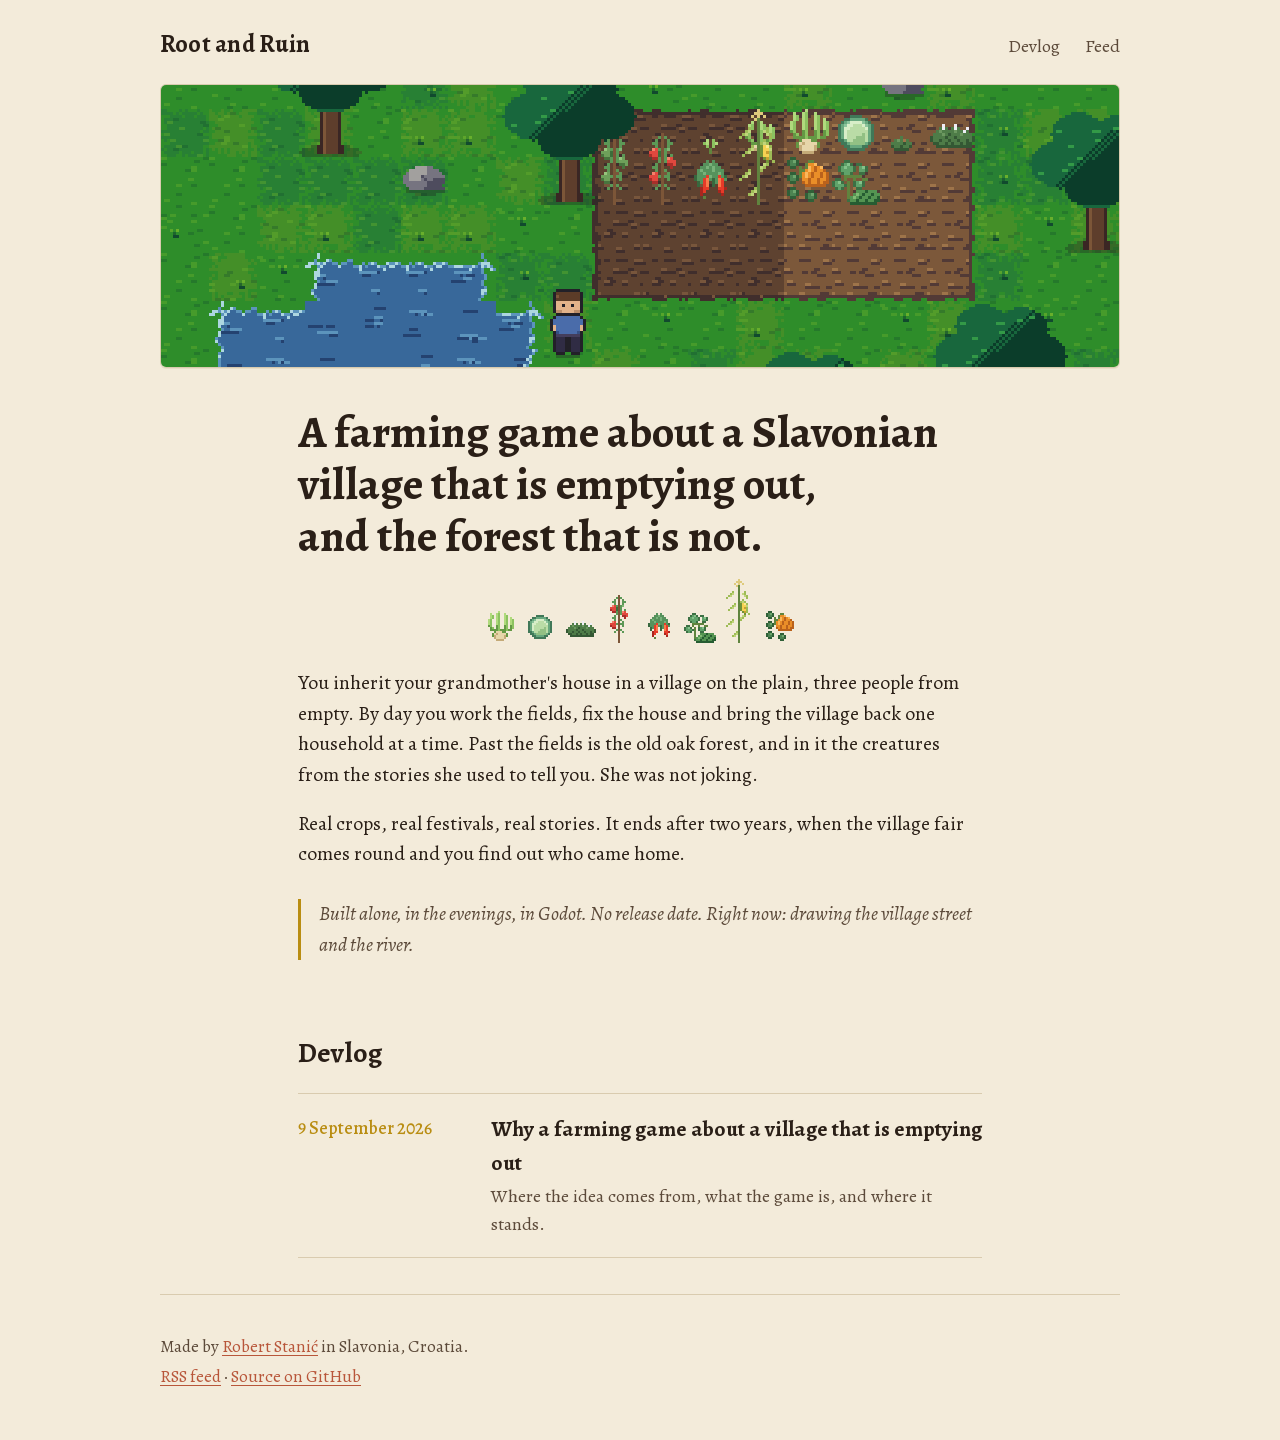
==== index.html @ b6b10d2e "Build the devlog site with the first post" ====
<!DOCTYPE html>
<html lang="en">
<head>
<meta charset="utf-8">
<meta name="viewport" content="width=device-width, initial-scale=1">
<title>Root and Ruin</title>
<meta name="description" content="A farming game about a Slavonian village that is emptying out, and the forest that is not.">
<link rel="canonical" href="https://rootandruin.net/">
<meta property="og:type" content="website">
<meta property="og:url" content="https://rootandruin.net/">
<meta property="og:title" content="Root and Ruin">
<meta property="og:description" content="A farming game about a Slavonian village that is emptying out, and the forest that is not.">
<meta property="og:image" content="https://rootandruin.net/assets/img/og-image.png">
<meta name="twitter:card" content="summary_large_image">
<meta name="theme-color" content="#f3ebda">
<link rel="icon" href="favicon-32.png" sizes="32x32">
<link rel="icon" href="favicon-16.png" sizes="16x16">
<link rel="apple-touch-icon" href="assets/apple-touch-icon.png">
<link rel="alternate" type="application/rss+xml" title="Root and Ruin devlog" href="https://rootandruin.net/feed.xml">
<link rel="stylesheet" href="assets/css/style.css">
</head>
<body>
<a class="skip" href="#main">Skip to content</a>
<header class="top">
  <a class="home" href="">Root and Ruin</a>
  <nav><a href="#devlog">Devlog</a><a href="feed.xml">Feed</a></nav>
</header>
<main id="main">
<section class="hero">
  <img class="scene" src="assets/img/hero.png" alt="A pixel-art farm: a tilled plot with onions, cabbages, tomatoes, peppers and corn, a pond, oaks, and the farmer standing between them." width="320" height="94">
  <h1>A farming game about a Slavonian village that is emptying out, and the forest that is not.</h1>
  <img class="crops" src="assets/img/crops.png" alt="" width="160" height="32">
</section>
<section class="pitch">
<p>You inherit your grandmother&#x27;s house in a village on the plain, three people from empty. By day you work the fields, fix the house and bring the village back one household at a time. Past the fields is the old oak forest, and in it the creatures from the stories she used to tell you. She was not joking.</p>
<p>Real crops, real festivals, real stories. It ends after two years, when the village fair comes round and you find out who came home.</p>
  <p class="status">Built alone, in the evenings, in Godot. No release date. Right now: drawing the village street and the river.</p>
</section>
<section class="devlog" id="devlog">
  <h2>Devlog</h2>
  <ul class="posts">
<li><time datetime="2026-09-09">9 September 2026</time><div><a href="devlog/why-this-game/">Why a farming game about a village that is emptying out</a><p>Where the idea comes from, what the game is, and where it stands.</p></div></li>
  </ul>
</section>
</main>
<footer class="foot">
  <p>Made by <a href="https://robertstanic.com">Robert Stanić</a> in Slavonia, Croatia.</p>
  <p><a href="feed.xml">RSS feed</a> · <a href="https://github.com/Rostanic20/FarmGame">Source on GitHub</a></p>
</footer>
</body>
</html>
---- assets/css/style.css ----
@font-face {
  font-family: "Alegreya";
  font-style: normal;
  font-weight: 400 700;
  font-display: swap;
  src: url("../fonts/alegreya-latin.woff2") format("woff2");
  unicode-range: U+0000-00FF, U+0131, U+0152-0153, U+02BB-02BC, U+02C6, U+02DA, U+02DC, U+0304, U+0308, U+0329, U+2000-206F, U+20AC, U+2122, U+2191, U+2193, U+2212, U+2215, U+FEFF, U+FFFD;
}
@font-face {
  font-family: "Alegreya";
  font-style: normal;
  font-weight: 400 700;
  font-display: swap;
  src: url("../fonts/alegreya-latin-ext.woff2") format("woff2");
  unicode-range: U+0100-02BA, U+02BD-02C5, U+02C7-02CC, U+02CE-02D7, U+02DD-02FF, U+0304, U+0308, U+0329, U+1D00-1DBF, U+1E00-1E9F, U+1EF2-1EFF, U+2020, U+20A0-20AB, U+20AD-20C0, U+2113, U+2C60-2C7F, U+A720-A7FF;
}
@font-face {
  font-family: "Alegreya";
  font-style: italic;
  font-weight: 400;
  font-display: swap;
  src: url("../fonts/alegreya-italic-latin.woff2") format("woff2");
  unicode-range: U+0000-00FF, U+0131, U+0152-0153, U+02BB-02BC, U+02C6, U+02DA, U+02DC, U+0304, U+0308, U+0329, U+2000-206F, U+20AC, U+2122, U+2191, U+2193, U+2212, U+2215, U+FEFF, U+FFFD;
}
@font-face {
  font-family: "Alegreya";
  font-style: italic;
  font-weight: 400;
  font-display: swap;
  src: url("../fonts/alegreya-italic-latin-ext.woff2") format("woff2");
  unicode-range: U+0100-02BA, U+02BD-02C5, U+02C7-02CC, U+02CE-02D7, U+02DD-02FF, U+0304, U+0308, U+0329, U+1D00-1DBF, U+1E00-1E9F, U+1EF2-1EFF, U+2020, U+20A0-20AB, U+20AD-20C0, U+2113, U+2C60-2C7F, U+A720-A7FF;
}

:root {
  --vapno: #f3ebda;
  --vapno-deep: #e9dfc8;
  --sjena: #d9cbaf;
  --crnica: #2a1f17;
  --zemlja: #5c4a3a;
  --crijep: #b8563a;
  --crijep-deep: #944130;
  --zlatovez: #b98d12;
  --livada: #4f8a34;
  --measure: 38rem;
  --scene: 960px;
}

* { box-sizing: border-box; }

html {
  background: var(--vapno);
  color: var(--crnica);
  font-family: "Alegreya", Georgia, "Times New Roman", serif;
  font-size: 112.5%;
  line-height: 1.55;
  -webkit-text-size-adjust: 100%;
}

body {
  margin: 0;
  min-height: 100vh;
  display: flex;
  flex-direction: column;
  padding: 0 1.25rem;
}

a {
  color: var(--crijep);
  text-decoration: underline;
  text-decoration-thickness: 1px;
  text-underline-offset: 0.16em;
}
a:hover { color: var(--crijep-deep); }
a:focus-visible {
  outline: 3px solid var(--zlatovez);
  outline-offset: 3px;
  border-radius: 2px;
}

.skip {
  position: absolute;
  left: -100vw;
  top: 0.5rem;
  background: var(--crnica);
  color: var(--vapno);
  padding: 0.4rem 0.8rem;
}
.skip:focus { left: 1rem; }

.top {
  width: 100%;
  max-width: var(--scene);
  margin: 0 auto;
  padding: 1.4rem 0 1.2rem;
  display: flex;
  align-items: baseline;
  justify-content: space-between;
  gap: 1rem;
}
.home {
  color: var(--crnica);
  text-decoration: none;
  font-weight: 700;
  font-size: 1.35rem;
  letter-spacing: 0.01em;
}
.home:hover { color: var(--crijep-deep); }
.top nav { display: flex; gap: 1.4rem; }
.top nav a { color: var(--zemlja); text-decoration: none; }
.top nav a:hover { color: var(--crijep-deep); text-decoration: underline; }

main { flex: 1; width: 100%; }

.hero {
  width: 100%;
  max-width: var(--scene);
  margin: 0 auto;
}
.scene {
  display: block;
  width: 100%;
  height: auto;
  image-rendering: pixelated;
  image-rendering: crisp-edges;
  border-radius: 6px;
  border: 1px solid var(--sjena);
  box-shadow: 0 1px 0 var(--vapno-deep);
}
.hero h1 {
  max-width: var(--measure);
  margin: 2.2rem auto 0.9rem;
  font-size: clamp(1.8rem, 1.2rem + 2.2vw, 2.5rem);
  font-weight: 700;
  line-height: 1.15;
  text-wrap: balance;
}
.crops {
  display: block;
  width: 320px;
  max-width: 100%;
  height: auto;
  margin: 0.4rem auto 0;
  image-rendering: pixelated;
  image-rendering: crisp-edges;
}
.hero .crops { max-width: var(--measure); margin-left: auto; margin-right: auto; }

.pitch, .devlog, .post {
  max-width: var(--measure);
  margin: 0 auto;
}
.pitch { padding-top: 1.4rem; }
.pitch p { margin: 0 0 1rem; font-size: 1.1rem; }
.status {
  margin-top: 1.6rem !important;
  padding-left: 1rem;
  border-left: 3px solid var(--zlatovez);
  color: var(--zemlja);
  font-style: italic;
}

.devlog { padding: 3rem 0 2rem; }
h2 {
  font-size: 1.55rem;
  font-weight: 700;
  margin: 0 0 1rem;
}
.posts {
  list-style: none;
  padding: 0;
  margin: 0;
}
.posts li {
  display: grid;
  grid-template-columns: 9.5rem 1fr;
  gap: 0.4rem 1.2rem;
  padding: 1rem 0;
  border-top: 1px solid var(--sjena);
}
.posts li:last-child { border-bottom: 1px solid var(--sjena); }
.posts time {
  color: var(--zlatovez);
  font-weight: 500;
  font-variant-numeric: lining-nums;
  padding-top: 0.15rem;
}
.posts a {
  color: var(--crnica);
  font-size: 1.2rem;
  font-weight: 700;
  text-decoration: none;
}
.posts a:hover { color: var(--crijep-deep); text-decoration: underline; }
.posts p { margin: 0.2rem 0 0; color: var(--zemlja); }

.post { padding: 1.6rem 0 2rem; }
.post header h1 {
  font-size: clamp(1.8rem, 1.2rem + 2.2vw, 2.4rem);
  line-height: 1.15;
  margin: 0 0 0.5rem;
  text-wrap: balance;
}
.meta { margin: 0 0 2rem; color: var(--zlatovez); font-weight: 500; }
.post h2 {
  font-size: 1.4rem;
  margin: 2.2rem 0 0.6rem;
}
.post h3 { font-size: 1.15rem; margin: 1.8rem 0 0.4rem; }
.post p { margin: 0 0 1.1rem; }
.post ul { padding-left: 1.3rem; margin: 0 0 1.1rem; }
.post li { margin-bottom: 0.3rem; }
.post blockquote {
  margin: 1.4rem 0;
  padding-left: 1rem;
  border-left: 3px solid var(--zlatovez);
  color: var(--zemlja);
  font-style: italic;
}
.post code {
  font-family: ui-monospace, Menlo, Consolas, monospace;
  font-size: 0.85em;
  background: var(--vapno-deep);
  padding: 0.1em 0.35em;
  border-radius: 3px;
}
.post figure { margin: 1.6rem 0; }
.post figure img {
  display: block;
  width: 100%;
  height: auto;
  image-rendering: pixelated;
  image-rendering: crisp-edges;
  border-radius: 6px;
  border: 1px solid var(--sjena);
}
.post figcaption {
  margin-top: 0.5rem;
  color: var(--zemlja);
  font-size: 0.95rem;
  font-style: italic;
}
.back { margin-top: 2.5rem; }

.foot {
  width: 100%;
  max-width: var(--scene);
  margin: 0 auto;
  padding: 2rem 0 2.5rem;
  border-top: 1px solid var(--sjena);
  color: var(--zemlja);
  font-size: 0.95rem;
}
.foot p { margin: 0.2rem 0; }

@media (max-width: 40rem) {
  html { font-size: 106%; }
  .posts li { grid-template-columns: 1fr; gap: 0.1rem; }
  .top { flex-wrap: wrap; }
}

@media (prefers-reduced-motion: no-preference) {
  .scene { animation: settle 0.9s ease-out both; }
  @keyframes settle {
    from { opacity: 0; transform: translateY(6px); }
    to { opacity: 1; transform: none; }
  }
}
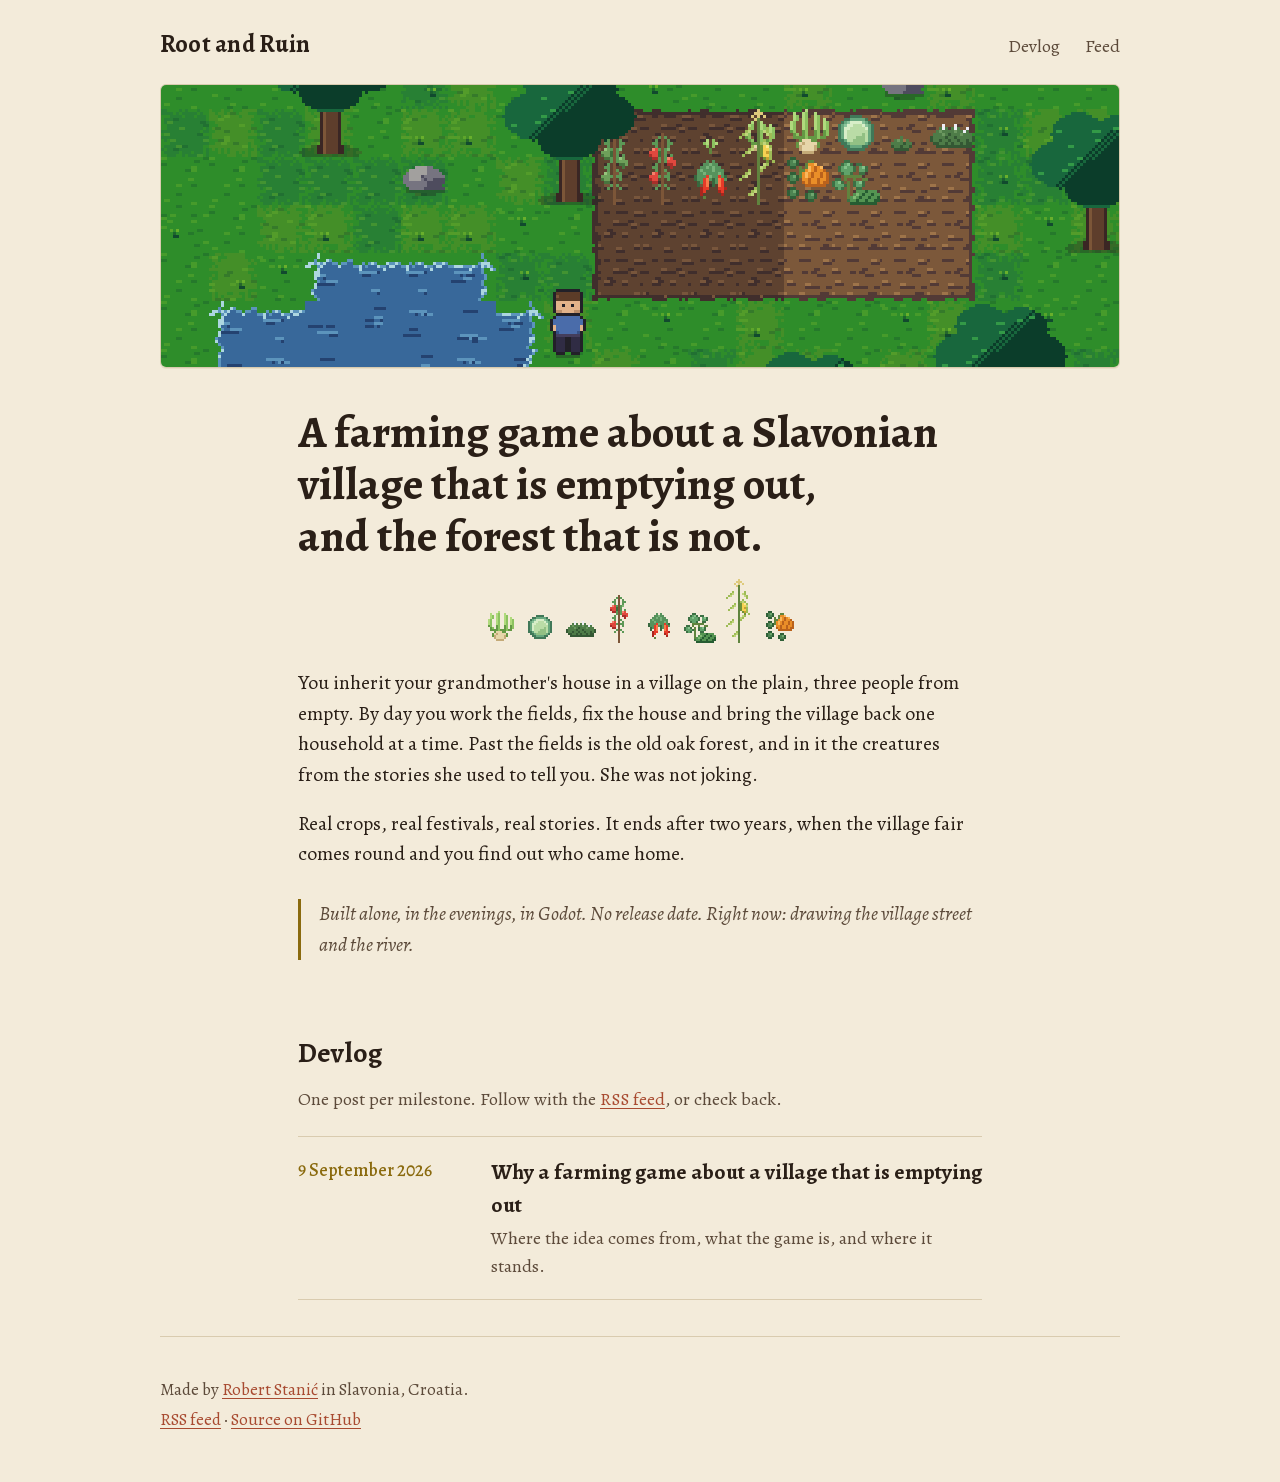
==== commit 89bf53bd: "Fix contrast, add a 404 page and post metadata" ====
--- a/index.html
+++ b/index.html
@@ -5,6 +5,7 @@
 <meta name="viewport" content="width=device-width, initial-scale=1">
 <title>Root and Ruin</title>
 <meta name="description" content="A farming game about a Slavonian village that is emptying out, and the forest that is not.">
+<meta name="author" content="Robert Stanić">
 <link rel="canonical" href="https://rootandruin.net/">
 <meta property="og:type" content="website">
 <meta property="og:url" content="https://rootandruin.net/">
@@ -38,6 +39,7 @@
 </section>
 <section class="devlog" id="devlog">
   <h2>Devlog</h2>
+  <p class="follow">One post per milestone. Follow with the <a href="feed.xml">RSS feed</a>, or check back.</p>
   <ul class="posts">
 <li><time datetime="2026-09-09">9 September 2026</time><div><a href="devlog/why-this-game/">Why a farming game about a village that is emptying out</a><p>Where the idea comes from, what the game is, and where it stands.</p></div></li>
   </ul>
--- a/assets/css/style.css
+++ b/assets/css/style.css
@@ -29,6 +29,14 @@
   font-display: swap;
   src: url("../fonts/alegreya-italic-latin-ext.woff2") format("woff2");
   unicode-range: U+0100-02BA, U+02BD-02C5, U+02C7-02CC, U+02CE-02D7, U+02DD-02FF, U+0304, U+0308, U+0329, U+1D00-1DBF, U+1E00-1E9F, U+1EF2-1EFF, U+2020, U+20A0-20AB, U+20AD-20C0, U+2113, U+2C60-2C7F, U+A720-A7FF;
+}
+
+@font-face {
+  font-family: "Alegreya Fallback";
+  src: local("Georgia");
+  size-adjust: 94%;
+  ascent-override: 100%;
+  descent-override: 28%;
 }
 
 :root {
@@ -37,9 +45,9 @@
   --sjena: #d9cbaf;
   --crnica: #2a1f17;
   --zemlja: #5c4a3a;
-  --crijep: #b8563a;
-  --crijep-deep: #944130;
-  --zlatovez: #b98d12;
+  --crijep: #a84a30;
+  --crijep-deep: #86392a;
+  --zlatovez: #8a6a0e;
   --livada: #4f8a34;
   --measure: 38rem;
   --scene: 960px;
@@ -50,7 +58,7 @@
 html {
   background: var(--vapno);
   color: var(--crnica);
-  font-family: "Alegreya", Georgia, "Times New Roman", serif;
+  font-family: "Alegreya", "Alegreya Fallback", Georgia, serif;
   font-size: 112.5%;
   line-height: 1.55;
   -webkit-text-size-adjust: 100%;
@@ -151,8 +159,8 @@
 }
 .pitch { padding-top: 1.4rem; }
 .pitch p { margin: 0 0 1rem; font-size: 1.1rem; }
-.status {
-  margin-top: 1.6rem !important;
+.pitch p.status {
+  margin-top: 1.6rem;
   padding-left: 1rem;
   border-left: 3px solid var(--zlatovez);
   color: var(--zemlja);
@@ -165,6 +173,7 @@
   font-weight: 700;
   margin: 0 0 1rem;
 }
+.follow { margin: -0.4rem 0 1.2rem; color: var(--zemlja); }
 .posts {
   list-style: none;
   padding: 0;
@@ -239,7 +248,18 @@
   font-size: 0.95rem;
   font-style: italic;
 }
-.back { margin-top: 2.5rem; }
+.post p.sig { margin-top: 2rem; font-style: italic; }
+.neighbours {
+  display: flex;
+  justify-content: space-between;
+  gap: 1rem;
+  margin-top: 2.5rem;
+  padding-top: 1rem;
+  border-top: 1px solid var(--sjena);
+}
+.neighbours a { max-width: 48%; }
+.back { margin-top: 1.5rem; }
+.lost { padding: 3rem 0; max-width: var(--measure); margin: 0 auto; }
 
 .foot {
   width: 100%;
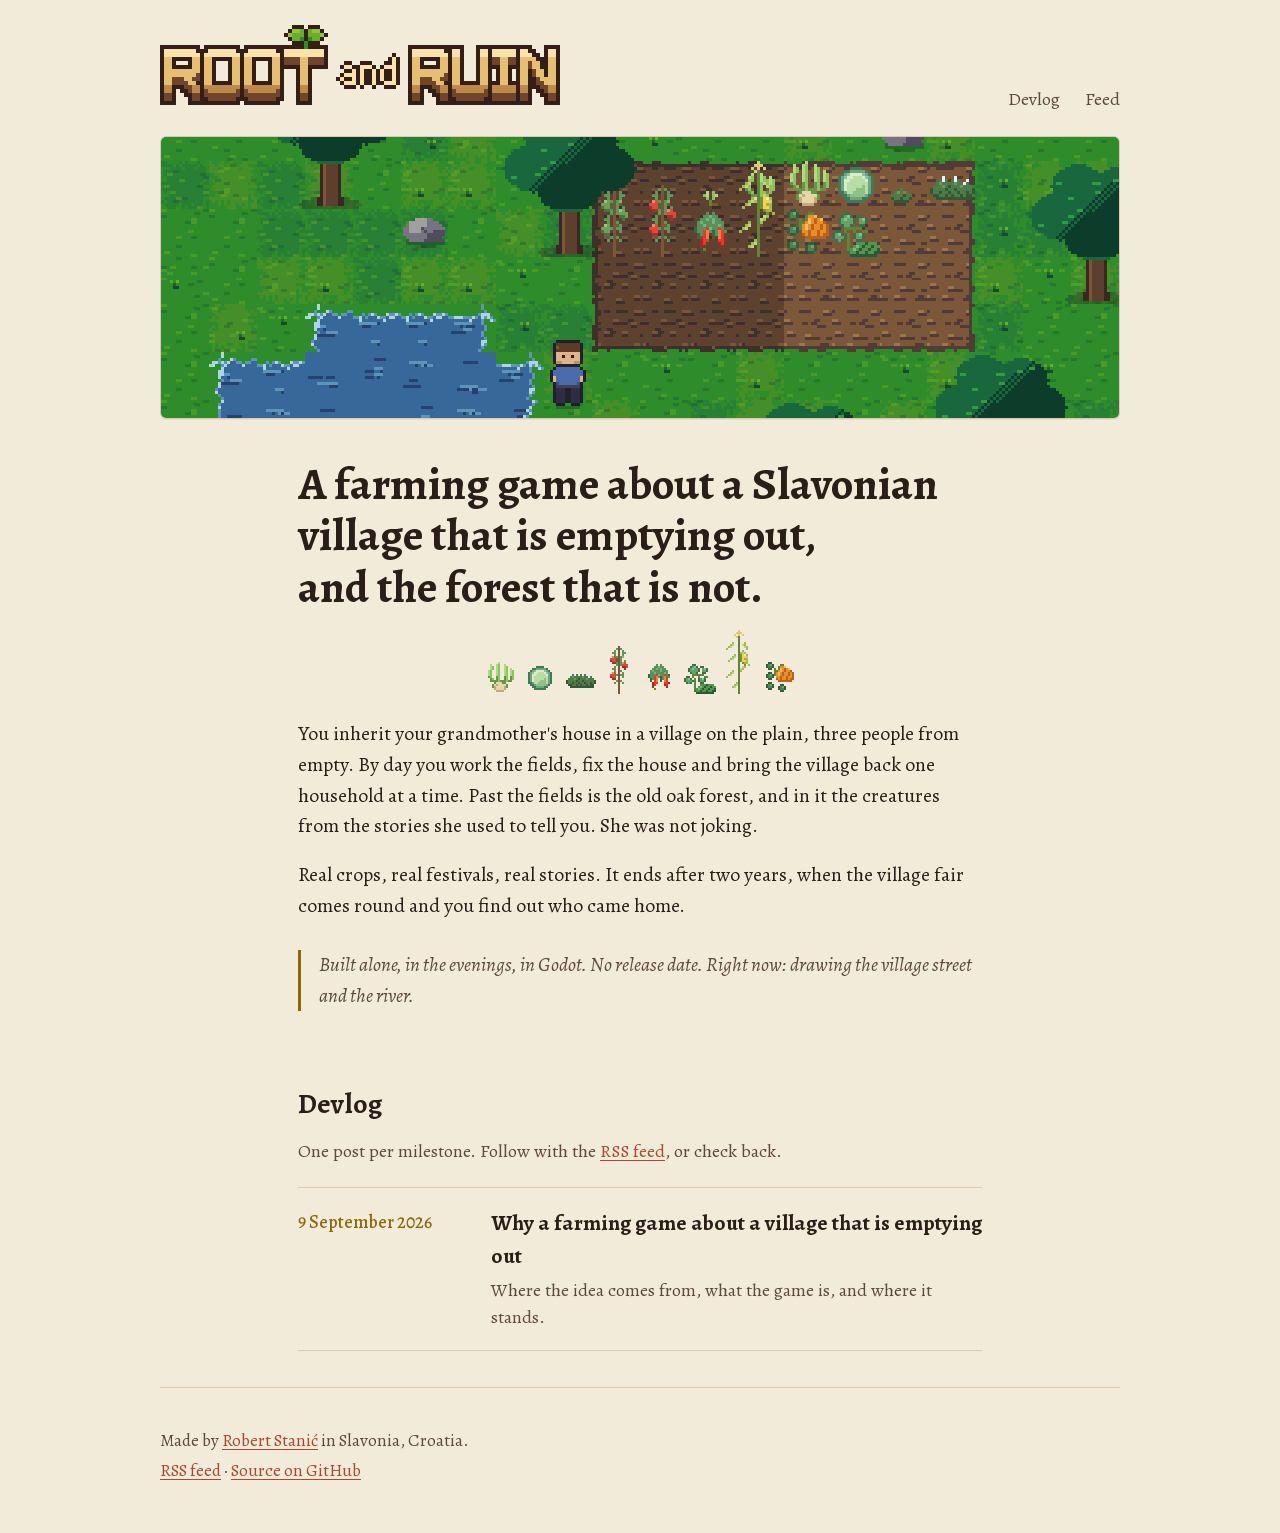
==== commit 984c94f1: "Add the pixel logo and a seedling favicon The logo is shown at 4 CSS px per art pixel rather than 3 " ====
--- a/index.html
+++ b/index.html
@@ -23,7 +23,7 @@
 <body>
 <a class="skip" href="#main">Skip to content</a>
 <header class="top">
-  <a class="home" href="">Root and Ruin</a>
+  <a class="home" href=""><img src="assets/img/logo.png" alt="Root and Ruin" width="400" height="80"></a>
   <nav><a href="#devlog">Devlog</a><a href="feed.xml">Feed</a></nav>
 </header>
 <main id="main">
--- a/assets/css/style.css
+++ b/assets/css/style.css
@@ -105,14 +105,13 @@
   justify-content: space-between;
   gap: 1rem;
 }
-.home {
-  color: var(--crnica);
-  text-decoration: none;
-  font-weight: 700;
-  font-size: 1.35rem;
-  letter-spacing: 0.01em;
-}
-.home:hover { color: var(--crijep-deep); }
+.home { display: block; }
+.home img {
+  display: block;
+  width: 400px;
+  height: 80px;
+  image-rendering: pixelated;
+}
 .top nav { display: flex; gap: 1.4rem; }
 .top nav a { color: var(--zemlja); text-decoration: none; }
 .top nav a:hover { color: var(--crijep-deep); text-decoration: underline; }
@@ -278,6 +277,14 @@
   .top { flex-wrap: wrap; }
 }
 
+@media (max-width: 27.75rem) {
+  .home img { width: 300px; height: 60px; }
+}
+
+@media (max-width: 21.5rem) {
+  .home img { width: 200px; height: 40px; }
+}
+
 @media (prefers-reduced-motion: no-preference) {
   .scene { animation: settle 0.9s ease-out both; }
   @keyframes settle {
